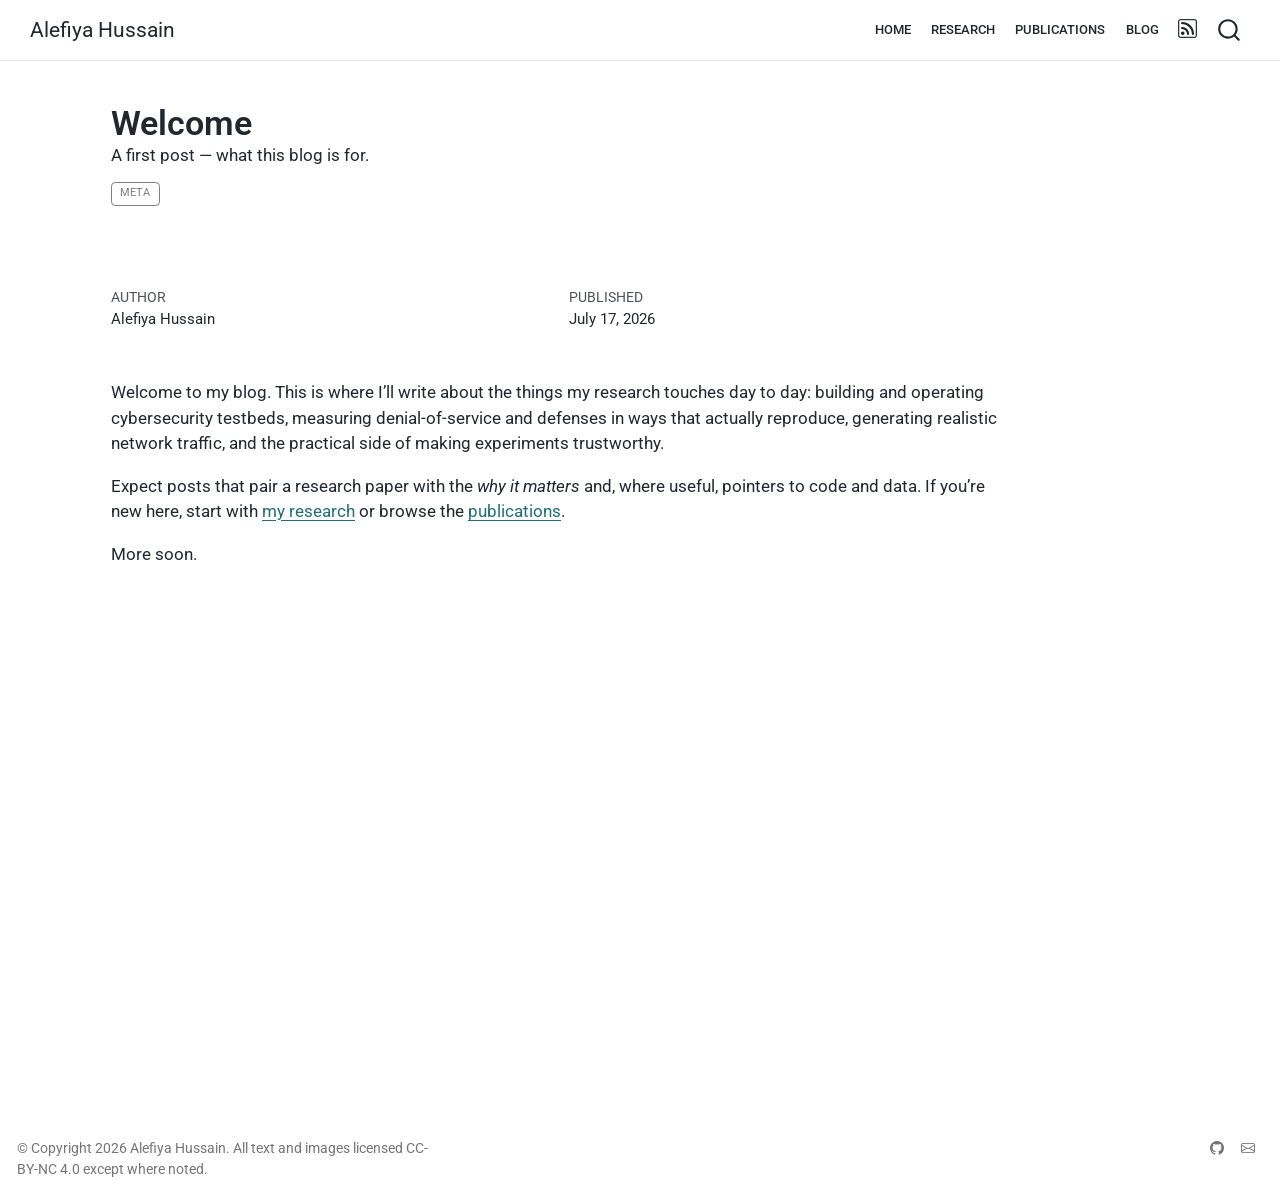
==== posts/welcome/index.html @ 2c053c1e "Built site for gh-pages" ====
<!DOCTYPE html>
<html xmlns="http://www.w3.org/1999/xhtml" lang="en" xml:lang="en"><head>

<meta charset="utf-8">
<meta name="generator" content="quarto-1.9.38">

<meta name="viewport" content="width=device-width, initial-scale=1.0, user-scalable=yes">

<meta name="author" content="Alefiya Hussain">
<meta name="dcterms.date" content="2026-07-17">
<meta name="description" content="A first post — what this blog is for.">

<title>Welcome – Alefiya Hussain</title>
<style>
/* Default styles provided by pandoc.
** See https://pandoc.org/MANUAL.html#variables-for-html for config info.
*/
code{white-space: pre-wrap;}
span.smallcaps{font-variant: small-caps;}
div.columns{display: flex; gap: min(4vw, 1.5em);}
div.column{flex: auto; overflow-x: auto;}
div.hanging-indent{margin-left: 1.5em; text-indent: -1.5em;}
ul.task-list{list-style: none;}
ul.task-list li input[type="checkbox"] {
  width: 0.8em;
  margin: 0 0.8em 0.2em -1em; /* quarto-specific, see https://github.com/quarto-dev/quarto-cli/issues/4556 */ 
  vertical-align: middle;
}
</style>


<script src="../../site_libs/quarto-nav/quarto-nav.js"></script>
<script src="../../site_libs/quarto-nav/headroom.min.js"></script>
<script src="../../site_libs/clipboard/clipboard.min.js"></script>
<script src="../../site_libs/quarto-search/autocomplete.umd.js"></script>
<script src="../../site_libs/quarto-search/fuse.min.js"></script>
<script src="../../site_libs/quarto-search/quarto-search.js"></script>
<meta name="quarto:offset" content="../../">
<script src="../../site_libs/quarto-html/quarto.js" type="module"></script>
<script src="../../site_libs/quarto-html/tabsets/tabsets.js" type="module"></script>
<script src="../../site_libs/quarto-html/popper.min.js"></script>
<script src="../../site_libs/quarto-html/tippy.umd.min.js"></script>
<script src="../../site_libs/quarto-html/anchor.min.js"></script>
<link href="../../site_libs/quarto-html/tippy.css" rel="stylesheet">
<link href="../../site_libs/quarto-html/quarto-syntax-highlighting-15634bcf2e68342d4ad2dfa704d543f6.css" rel="stylesheet" id="quarto-text-highlighting-styles">
<script src="../../site_libs/bootstrap/bootstrap.min.js"></script>
<link href="../../site_libs/bootstrap/bootstrap-icons.css" rel="stylesheet">
<link href="../../site_libs/bootstrap/bootstrap-ed3dc5c6a35fa86166fe4016ddd47a6c.min.css" rel="stylesheet" append-hash="true" id="quarto-bootstrap" data-mode="light">
<script id="quarto-search-options" type="application/json">{
  "location": "navbar",
  "copy-button": false,
  "collapse-after": 3,
  "panel-placement": "end",
  "type": "overlay",
  "limit": 50,
  "keyboard-shortcut": [
    "f",
    "/",
    "s"
  ],
  "show-item-context": false,
  "language": {
    "search-no-results-text": "No results",
    "search-matching-documents-text": "matching documents",
    "search-copy-link-title": "Copy link to search",
    "search-hide-matches-text": "Hide additional matches",
    "search-more-match-text": "more match in this document",
    "search-more-matches-text": "more matches in this document",
    "search-clear-button-title": "Clear",
    "search-text-placeholder": "",
    "search-detached-cancel-button-title": "Cancel",
    "search-submit-button-title": "Submit",
    "search-label": "Search"
  }
}</script>


<link rel="stylesheet" href="../../styles.css">
<meta property="og:title" content="Welcome – Alefiya Hussain">
<meta property="og:description" content="A first post — what this blog is for.">
<meta property="og:site_name" content="Alefiya Hussain">
<meta property="og:locale" content="en_US">
</head>

<body class="nav-fixed quarto-light">

<div id="quarto-search-results"></div>
  <header id="quarto-header" class="headroom fixed-top quarto-banner">
    <nav class="navbar navbar-expand-lg " data-bs-theme="dark">
      <div class="navbar-container container-fluid">
      <div class="navbar-brand-container mx-auto">
    <a class="navbar-brand" href="../../index.html">
    <span class="navbar-title">Alefiya Hussain</span>
    </a>
  </div>
            <div id="quarto-search" class="" title="Search"></div>
          <button class="navbar-toggler" type="button" data-bs-toggle="collapse" data-bs-target="#navbarCollapse" aria-controls="navbarCollapse" role="menu" aria-expanded="false" aria-label="Toggle navigation" onclick="if (window.quartoToggleHeadroom) { window.quartoToggleHeadroom(); }">
  <span class="navbar-toggler-icon"></span>
</button>
          <div class="collapse navbar-collapse" id="navbarCollapse">
            <ul class="navbar-nav navbar-nav-scroll ms-auto">
  <li class="nav-item">
    <a class="nav-link" href="../../index.html"> 
<span class="menu-text">Home</span></a>
  </li>  
  <li class="nav-item">
    <a class="nav-link" href="../../research.html"> 
<span class="menu-text">Research</span></a>
  </li>  
  <li class="nav-item">
    <a class="nav-link" href="../../publications.html"> 
<span class="menu-text">Publications</span></a>
  </li>  
  <li class="nav-item">
    <a class="nav-link" href="../../blog.html"> 
<span class="menu-text">Blog</span></a>
  </li>  
  <li class="nav-item compact">
    <a class="nav-link" href="../../blog.xml"> <i class="bi bi-rss" role="img">
</i> 
<span class="menu-text"></span></a>
  </li>  
</ul>
          </div> <!-- /navcollapse -->
            <div class="quarto-navbar-tools">
</div>
      </div> <!-- /container-fluid -->
    </nav>
</header>
<!-- content -->
<header id="title-block-header" class="quarto-title-block default page-columns page-full">
  <div class="quarto-title-banner page-columns page-full">
    <div class="quarto-title column-body">
      <h1 class="title">Welcome</h1>
                  <div>
        <div class="description">
          A first post — what this blog is for.
        </div>
      </div>
                          <div class="quarto-categories">
                <div class="quarto-category">meta</div>
              </div>
                  </div>
  </div>
    
  
  <div class="quarto-title-meta">

      <div>
      <div class="quarto-title-meta-heading">Author</div>
      <div class="quarto-title-meta-contents">
               <p>Alefiya Hussain </p>
            </div>
    </div>
      
      <div>
      <div class="quarto-title-meta-heading">Published</div>
      <div class="quarto-title-meta-contents">
        <p class="date">July 17, 2026</p>
      </div>
    </div>
    
      
    </div>
    
  
  </header><div id="quarto-content" class="quarto-container page-columns page-rows-contents page-layout-article page-navbar">
<!-- sidebar -->
<!-- margin-sidebar -->
    <div id="quarto-margin-sidebar" class="sidebar margin-sidebar zindex-bottom">
        
    </div>
<!-- main -->
<main class="content quarto-banner-title-block" id="quarto-document-content">





<p>Welcome to my blog. This is where I’ll write about the things my research touches day to day: building and operating cybersecurity testbeds, measuring denial-of-service and defenses in ways that actually reproduce, generating realistic network traffic, and the practical side of making experiments trustworthy.</p>
<p>Expect posts that pair a research paper with the <em>why it matters</em> and, where useful, pointers to code and data. If you’re new here, start with <a href="../../research.html">my research</a> or browse the <a href="../../publications.html">publications</a>.</p>
<p>More soon.</p>



</main> <!-- /main -->
<script id="quarto-html-after-body" type="application/javascript">
  window.document.addEventListener("DOMContentLoaded", function (event) {
    const icon = "";
    const anchorJS = new window.AnchorJS();
    anchorJS.options = {
      placement: 'right',
      icon: icon
    };
    anchorJS.add('.anchored');
    const isCodeAnnotation = (el) => {
      for (const clz of el.classList) {
        if (clz.startsWith('code-annotation-')) {                     
          return true;
        }
      }
      return false;
    }
    const onCopySuccess = function(e) {
      // button target
      const button = e.trigger;
      // don't keep focus
      button.blur();
      // flash "checked"
      button.classList.add('code-copy-button-checked');
      var currentTitle = button.getAttribute("title");
      button.setAttribute("title", "Copied!");
      let tooltip;
      if (window.bootstrap) {
        button.setAttribute("data-bs-toggle", "tooltip");
        button.setAttribute("data-bs-placement", "left");
        button.setAttribute("data-bs-title", "Copied!");
        tooltip = new bootstrap.Tooltip(button, 
          { trigger: "manual", 
            customClass: "code-copy-button-tooltip",
            offset: [0, -8]});
        tooltip.show();    
      }
      setTimeout(function() {
        if (tooltip) {
          tooltip.hide();
          button.removeAttribute("data-bs-title");
          button.removeAttribute("data-bs-toggle");
          button.removeAttribute("data-bs-placement");
        }
        button.setAttribute("title", currentTitle);
        button.classList.remove('code-copy-button-checked');
      }, 1000);
      // clear code selection
      e.clearSelection();
    }
    const getTextToCopy = function(trigger) {
      const outerScaffold = trigger.parentElement.cloneNode(true);
      const codeEl = outerScaffold.querySelector('code');
      for (const childEl of codeEl.children) {
        if (isCodeAnnotation(childEl)) {
          childEl.remove();
        }
      }
      return codeEl.innerText;
    }
    const clipboard = new window.ClipboardJS('.code-copy-button:not([data-in-quarto-modal])', {
      text: getTextToCopy
    });
    clipboard.on('success', onCopySuccess);
    if (window.document.getElementById('quarto-embedded-source-code-modal')) {
      const clipboardModal = new window.ClipboardJS('.code-copy-button[data-in-quarto-modal]', {
        text: getTextToCopy,
        container: window.document.getElementById('quarto-embedded-source-code-modal')
      });
      clipboardModal.on('success', onCopySuccess);
    }
      var localhostRegex = new RegExp(/^(?:http|https):\/\/localhost\:?[0-9]*\//);
      var mailtoRegex = new RegExp(/^mailto:/);
        var filterRegex = new RegExp("https:\/\/alefiyahussain\.github\.io");
      var isInternal = (href) => {
          return filterRegex.test(href) || localhostRegex.test(href) || mailtoRegex.test(href);
      }
      // Inspect non-navigation links and adorn them if external
     var links = window.document.querySelectorAll('a[href]:not(.nav-link):not(.navbar-brand):not(.toc-action):not(.sidebar-link):not(.sidebar-item-toggle):not(.pagination-link):not(.no-external):not([aria-hidden]):not(.dropdown-item):not(.quarto-navigation-tool):not(.about-link)');
      for (var i=0; i<links.length; i++) {
        const link = links[i];
        if (!isInternal(link.href)) {
          // undo the damage that might have been done by quarto-nav.js in the case of
          // links that we want to consider external
          if (link.dataset.originalHref !== undefined) {
            link.href = link.dataset.originalHref;
          }
        }
      }
    function tippyHover(el, contentFn, onTriggerFn, onUntriggerFn) {
      const config = {
        allowHTML: true,
        maxWidth: 500,
        delay: 100,
        arrow: false,
        appendTo: function(el) {
            return el.parentElement;
        },
        interactive: true,
        interactiveBorder: 10,
        theme: 'quarto',
        placement: 'bottom-start',
      };
      if (contentFn) {
        config.content = contentFn;
      }
      if (onTriggerFn) {
        config.onTrigger = onTriggerFn;
      }
      if (onUntriggerFn) {
        config.onUntrigger = onUntriggerFn;
      }
      window.tippy(el, config); 
    }
    const noterefs = window.document.querySelectorAll('a[role="doc-noteref"]');
    for (var i=0; i<noterefs.length; i++) {
      const ref = noterefs[i];
      tippyHover(ref, function() {
        // use id or data attribute instead here
        let href = ref.getAttribute('data-footnote-href') || ref.getAttribute('href');
        try { href = new URL(href).hash; } catch {}
        const id = href.replace(/^#\/?/, "");
        const note = window.document.getElementById(id);
        if (note) {
          return note.innerHTML;
        } else {
          return "";
        }
      });
    }
    const xrefs = window.document.querySelectorAll('a.quarto-xref');
    const processXRef = (id, note) => {
      // Strip column container classes
      const stripColumnClz = (el) => {
        el.classList.remove("page-full", "page-columns");
        if (el.children) {
          for (const child of el.children) {
            stripColumnClz(child);
          }
        }
      }
      stripColumnClz(note)
      if (id === null || id.startsWith('sec-')) {
        // Special case sections, only their first couple elements
        const container = document.createElement("div");
        if (note.children && note.children.length > 2) {
          container.appendChild(note.children[0].cloneNode(true));
          for (let i = 1; i < note.children.length; i++) {
            const child = note.children[i];
            if (child.tagName === "P" && child.innerText === "") {
              continue;
            } else {
              container.appendChild(child.cloneNode(true));
              break;
            }
          }
          if (window.Quarto?.typesetMath) {
            window.Quarto.typesetMath(container);
          }
          return container.innerHTML
        } else {
          if (window.Quarto?.typesetMath) {
            window.Quarto.typesetMath(note);
          }
          return note.innerHTML;
        }
      } else {
        // Remove any anchor links if they are present
        const anchorLink = note.querySelector('a.anchorjs-link');
        if (anchorLink) {
          anchorLink.remove();
        }
        if (window.Quarto?.typesetMath) {
          window.Quarto.typesetMath(note);
        }
        if (note.classList.contains("callout")) {
          return note.outerHTML;
        } else {
          return note.innerHTML;
        }
      }
    }
    for (var i=0; i<xrefs.length; i++) {
      const xref = xrefs[i];
      tippyHover(xref, undefined, function(instance) {
        instance.disable();
        let url = xref.getAttribute('href');
        let hash = undefined; 
        if (url.startsWith('#')) {
          hash = url;
        } else {
          try { hash = new URL(url).hash; } catch {}
        }
        if (hash) {
          const id = hash.replace(/^#\/?/, "");
          const note = window.document.getElementById(id);
          if (note !== null) {
            try {
              const html = processXRef(id, note.cloneNode(true));
              instance.setContent(html);
            } finally {
              instance.enable();
              instance.show();
            }
          } else {
            // See if we can fetch this
            fetch(url.split('#')[0])
            .then(res => res.text())
            .then(html => {
              const parser = new DOMParser();
              const htmlDoc = parser.parseFromString(html, "text/html");
              const note = htmlDoc.getElementById(id);
              if (note !== null) {
                const html = processXRef(id, note);
                instance.setContent(html);
              } 
            }).finally(() => {
              instance.enable();
              instance.show();
            });
          }
        } else {
          // See if we can fetch a full url (with no hash to target)
          // This is a special case and we should probably do some content thinning / targeting
          fetch(url)
          .then(res => res.text())
          .then(html => {
            const parser = new DOMParser();
            const htmlDoc = parser.parseFromString(html, "text/html");
            const note = htmlDoc.querySelector('main.content');
            if (note !== null) {
              // This should only happen for chapter cross references
              // (since there is no id in the URL)
              // remove the first header
              if (note.children.length > 0 && note.children[0].tagName === "HEADER") {
                note.children[0].remove();
              }
              const html = processXRef(null, note);
              instance.setContent(html);
            } 
          }).finally(() => {
            instance.enable();
            instance.show();
          });
        }
      }, function(instance) {
      });
    }
        let selectedAnnoteEl;
        const selectorForAnnotation = ( cell, annotation) => {
          let cellAttr = 'data-code-cell="' + cell + '"';
          let lineAttr = 'data-code-annotation="' +  annotation + '"';
          const selector = 'span[' + cellAttr + '][' + lineAttr + ']';
          return selector;
        }
        const selectCodeLines = (annoteEl) => {
          const doc = window.document;
          const targetCell = annoteEl.getAttribute("data-target-cell");
          const targetAnnotation = annoteEl.getAttribute("data-target-annotation");
          const annoteSpan = window.document.querySelector(selectorForAnnotation(targetCell, targetAnnotation));
          const lines = annoteSpan.getAttribute("data-code-lines").split(",");
          const lineIds = lines.map((line) => {
            return targetCell + "-" + line;
          })
          let top = null;
          let height = null;
          let parent = null;
          if (lineIds.length > 0) {
              //compute the position of the single el (top and bottom and make a div)
              const el = window.document.getElementById(lineIds[0]);
              top = el.offsetTop;
              height = el.offsetHeight;
              parent = el.parentElement.parentElement;
            if (lineIds.length > 1) {
              const lastEl = window.document.getElementById(lineIds[lineIds.length - 1]);
              const bottom = lastEl.offsetTop + lastEl.offsetHeight;
              height = bottom - top;
            }
            if (top !== null && height !== null && parent !== null) {
              // cook up a div (if necessary) and position it 
              let div = window.document.getElementById("code-annotation-line-highlight");
              if (div === null) {
                div = window.document.createElement("div");
                div.setAttribute("id", "code-annotation-line-highlight");
                div.style.position = 'absolute';
                parent.appendChild(div);
              }
              div.style.top = top - 2 + "px";
              div.style.height = height + 4 + "px";
              div.style.left = 0;
              let gutterDiv = window.document.getElementById("code-annotation-line-highlight-gutter");
              if (gutterDiv === null) {
                gutterDiv = window.document.createElement("div");
                gutterDiv.setAttribute("id", "code-annotation-line-highlight-gutter");
                gutterDiv.style.position = 'absolute';
                const codeCell = window.document.getElementById(targetCell);
                const gutter = codeCell.querySelector('.code-annotation-gutter');
                gutter.appendChild(gutterDiv);
              }
              gutterDiv.style.top = top - 2 + "px";
              gutterDiv.style.height = height + 4 + "px";
            }
            selectedAnnoteEl = annoteEl;
          }
        };
        const unselectCodeLines = () => {
          const elementsIds = ["code-annotation-line-highlight", "code-annotation-line-highlight-gutter"];
          elementsIds.forEach((elId) => {
            const div = window.document.getElementById(elId);
            if (div) {
              div.remove();
            }
          });
          selectedAnnoteEl = undefined;
        };
          // Handle positioning of the toggle
      window.addEventListener(
        "resize",
        throttle(() => {
          elRect = undefined;
          if (selectedAnnoteEl) {
            selectCodeLines(selectedAnnoteEl);
          }
        }, 10)
      );
      function throttle(fn, ms) {
      let throttle = false;
      let timer;
        return (...args) => {
          if(!throttle) { // first call gets through
              fn.apply(this, args);
              throttle = true;
          } else { // all the others get throttled
              if(timer) clearTimeout(timer); // cancel #2
              timer = setTimeout(() => {
                fn.apply(this, args);
                timer = throttle = false;
              }, ms);
          }
        };
      }
        // Attach click handler to the DT
        const annoteDls = window.document.querySelectorAll('dt[data-target-cell]');
        for (const annoteDlNode of annoteDls) {
          annoteDlNode.addEventListener('click', (event) => {
            const clickedEl = event.target;
            if (clickedEl !== selectedAnnoteEl) {
              unselectCodeLines();
              const activeEl = window.document.querySelector('dt[data-target-cell].code-annotation-active');
              if (activeEl) {
                activeEl.classList.remove('code-annotation-active');
              }
              selectCodeLines(clickedEl);
              clickedEl.classList.add('code-annotation-active');
            } else {
              // Unselect the line
              unselectCodeLines();
              clickedEl.classList.remove('code-annotation-active');
            }
          });
        }
    const findCites = (el) => {
      const parentEl = el.parentElement;
      if (parentEl) {
        const cites = parentEl.dataset.cites;
        if (cites) {
          return {
            el,
            cites: cites.split(' ')
          };
        } else {
          return findCites(el.parentElement)
        }
      } else {
        return undefined;
      }
    };
    var bibliorefs = window.document.querySelectorAll('a[role="doc-biblioref"]');
    for (var i=0; i<bibliorefs.length; i++) {
      const ref = bibliorefs[i];
      const citeInfo = findCites(ref);
      if (citeInfo) {
        tippyHover(citeInfo.el, function() {
          var popup = window.document.createElement('div');
          citeInfo.cites.forEach(function(cite) {
            var citeDiv = window.document.createElement('div');
            citeDiv.classList.add('hanging-indent');
            citeDiv.classList.add('csl-entry');
            var biblioDiv = window.document.getElementById('ref-' + cite);
            if (biblioDiv) {
              citeDiv.innerHTML = biblioDiv.innerHTML;
            }
            popup.appendChild(citeDiv);
          });
          return popup.innerHTML;
        });
      }
    }
  });
  </script>
</div> <!-- /content -->
<footer class="footer">
  <div class="nav-footer">
    <div class="nav-footer-left">
<p>© Copyright 2026 Alefiya Hussain. All text and images licensed CC-BY-NC 4.0 except where noted.</p>
</div>   
    <div class="nav-footer-center">
      &nbsp;
    </div>
    <div class="nav-footer-right">
      <ul class="footer-items list-unstyled">
    <li class="nav-item compact">
    <a class="nav-link" href="https://github.com/alefiyahussain">
      <i class="bi bi-github" role="img">
</i> 
    </a>
  </li>  
    <li class="nav-item compact">
    <a class="nav-link" href="mailto:alefiyah@usc.edu">
      <i class="bi bi-envelope" role="img">
</i> 
    </a>
  </li>  
</ul>
    </div>
  </div>
</footer>




</body></html>
---- site_libs/quarto-html/tippy.css ----
.tippy-box[data-animation=fade][data-state=hidden]{opacity:0}[data-tippy-root]{max-width:calc(100vw - 10px)}.tippy-box{position:relative;background-color:#333;color:#fff;border-radius:4px;font-size:14px;line-height:1.4;white-space:normal;outline:0;transition-property:transform,visibility,opacity}.tippy-box[data-placement^=top]>.tippy-arrow{bottom:0}.tippy-box[data-placement^=top]>.tippy-arrow:before{bottom:-7px;left:0;border-width:8px 8px 0;border-top-color:initial;transform-origin:center top}.tippy-box[data-placement^=bottom]>.tippy-arrow{top:0}.tippy-box[data-placement^=bottom]>.tippy-arrow:before{top:-7px;left:0;border-width:0 8px 8px;border-bottom-color:initial;transform-origin:center bottom}.tippy-box[data-placement^=left]>.tippy-arrow{right:0}.tippy-box[data-placement^=left]>.tippy-arrow:before{border-width:8px 0 8px 8px;border-left-color:initial;right:-7px;transform-origin:center left}.tippy-box[data-placement^=right]>.tippy-arrow{left:0}.tippy-box[data-placement^=right]>.tippy-arrow:before{left:-7px;border-width:8px 8px 8px 0;border-right-color:initial;transform-origin:center right}.tippy-box[data-inertia][data-state=visible]{transition-timing-function:cubic-bezier(.54,1.5,.38,1.11)}.tippy-arrow{width:16px;height:16px;color:#333}.tippy-arrow:before{content:"";position:absolute;border-color:transparent;border-style:solid}.tippy-content{position:relative;padding:5px 9px;z-index:1}
---- site_libs/quarto-html/quarto-syntax-highlighting-15634bcf2e68342d4ad2dfa704d543f6.css ----
/* quarto syntax highlight colors */
:root {
  --quarto-hl-ot-color: #003B4F;
  --quarto-hl-at-color: #657422;
  --quarto-hl-ss-color: #20794D;
  --quarto-hl-an-color: #5E5E5E;
  --quarto-hl-fu-color: #4758AB;
  --quarto-hl-st-color: #20794D;
  --quarto-hl-cf-color: #003B4F;
  --quarto-hl-op-color: #5E5E5E;
  --quarto-hl-er-color: #AD0000;
  --quarto-hl-bn-color: #AD0000;
  --quarto-hl-al-color: #AD0000;
  --quarto-hl-va-color: #111111;
  --quarto-hl-bu-color: inherit;
  --quarto-hl-ex-color: inherit;
  --quarto-hl-pp-color: #AD0000;
  --quarto-hl-in-color: #5E5E5E;
  --quarto-hl-vs-color: #20794D;
  --quarto-hl-wa-color: #5E5E5E;
  --quarto-hl-do-color: #5E5E5E;
  --quarto-hl-im-color: #00769E;
  --quarto-hl-ch-color: #20794D;
  --quarto-hl-dt-color: #AD0000;
  --quarto-hl-fl-color: #AD0000;
  --quarto-hl-co-color: #5E5E5E;
  --quarto-hl-cv-color: #5E5E5E;
  --quarto-hl-cn-color: #8f5902;
  --quarto-hl-sc-color: #5E5E5E;
  --quarto-hl-dv-color: #AD0000;
  --quarto-hl-kw-color: #003B4F;
}

/* other quarto variables */
:root {
  --quarto-font-monospace: SFMono-Regular, Menlo, Monaco, Consolas, "Liberation Mono", "Courier New", monospace;
}

/* syntax highlight based on Pandoc's rules */
pre > code.sourceCode > span {
  color: #003B4F;
}

code.sourceCode > span {
  color: #003B4F;
}

div.sourceCode,
div.sourceCode pre.sourceCode {
  color: #003B4F;
}

/* Normal */
code span {
  color: #003B4F;
}

/* Alert */
code span.al {
  color: #AD0000;
  font-style: inherit;
}

/* Annotation */
code span.an {
  color: #5E5E5E;
  font-style: inherit;
}

/* Attribute */
code span.at {
  color: #657422;
  font-style: inherit;
}

/* BaseN */
code span.bn {
  color: #AD0000;
  font-style: inherit;
}

/* BuiltIn */
code span.bu {
  font-style: inherit;
}

/* ControlFlow */
code span.cf {
  color: #003B4F;
  font-weight: bold;
  font-style: inherit;
}

/* Char */
code span.ch {
  color: #20794D;
  font-style: inherit;
}

/* Constant */
code span.cn {
  color: #8f5902;
  font-style: inherit;
}

/* Comment */
code span.co {
  color: #5E5E5E;
  font-style: inherit;
}

/* CommentVar */
code span.cv {
  color: #5E5E5E;
  font-style: italic;
}

/* Documentation */
code span.do {
  color: #5E5E5E;
  font-style: italic;
}

/* DataType */
code span.dt {
  color: #AD0000;
  font-style: inherit;
}

/* DecVal */
code span.dv {
  color: #AD0000;
  font-style: inherit;
}

/* Error */
code span.er {
  color: #AD0000;
  font-style: inherit;
}

/* Extension */
code span.ex {
  font-style: inherit;
}

/* Float */
code span.fl {
  color: #AD0000;
  font-style: inherit;
}

/* Function */
code span.fu {
  color: #4758AB;
  font-style: inherit;
}

/* Import */
code span.im {
  color: #00769E;
  font-style: inherit;
}

/* Information */
code span.in {
  color: #5E5E5E;
  font-style: inherit;
}

/* Keyword */
code span.kw {
  color: #003B4F;
  font-weight: bold;
  font-style: inherit;
}

/* Operator */
code span.op {
  color: #5E5E5E;
  font-style: inherit;
}

/* Other */
code span.ot {
  color: #003B4F;
  font-style: inherit;
}

/* Preprocessor */
code span.pp {
  color: #AD0000;
  font-style: inherit;
}

/* SpecialChar */
code span.sc {
  color: #5E5E5E;
  font-style: inherit;
}

/* SpecialString */
code span.ss {
  color: #20794D;
  font-style: inherit;
}

/* String */
code span.st {
  color: #20794D;
  font-style: inherit;
}

/* Variable */
code span.va {
  color: #111111;
  font-style: inherit;
}

/* VerbatimString */
code span.vs {
  color: #20794D;
  font-style: inherit;
}

/* Warning */
code span.wa {
  color: #5E5E5E;
  font-style: italic;
}

.prevent-inlining {
  content: "</";
}

/*# sourceMappingURL=f23921c56f73e400b49028c9186a1aa0.css.map */
---- styles.css ----
/* Custom tweaks on top of the sandstone theme */

.navbar {
  border-bottom: 1px solid #e6e6e6;
}

/* About-page bio spacing */
.about-entity .about-links {
  gap: 0.4rem;
}

/* Make the "Research Focus" pseudo-table on the home page breathe */
.column-page h2 {
  margin-top: 2rem;
  padding-bottom: 0.3rem;
  border-bottom: 2px solid #1f6f78;
}

/* Listing cards */
.quarto-listing .listing-title {
  font-weight: 600;
}

/* Publication lists: tighter, readable */
#quarto-content ul li {
  margin-bottom: 0.35rem;
}

/* Footer icons */
.nav-footer .nav-link {
  padding-left: 0.5rem;
}
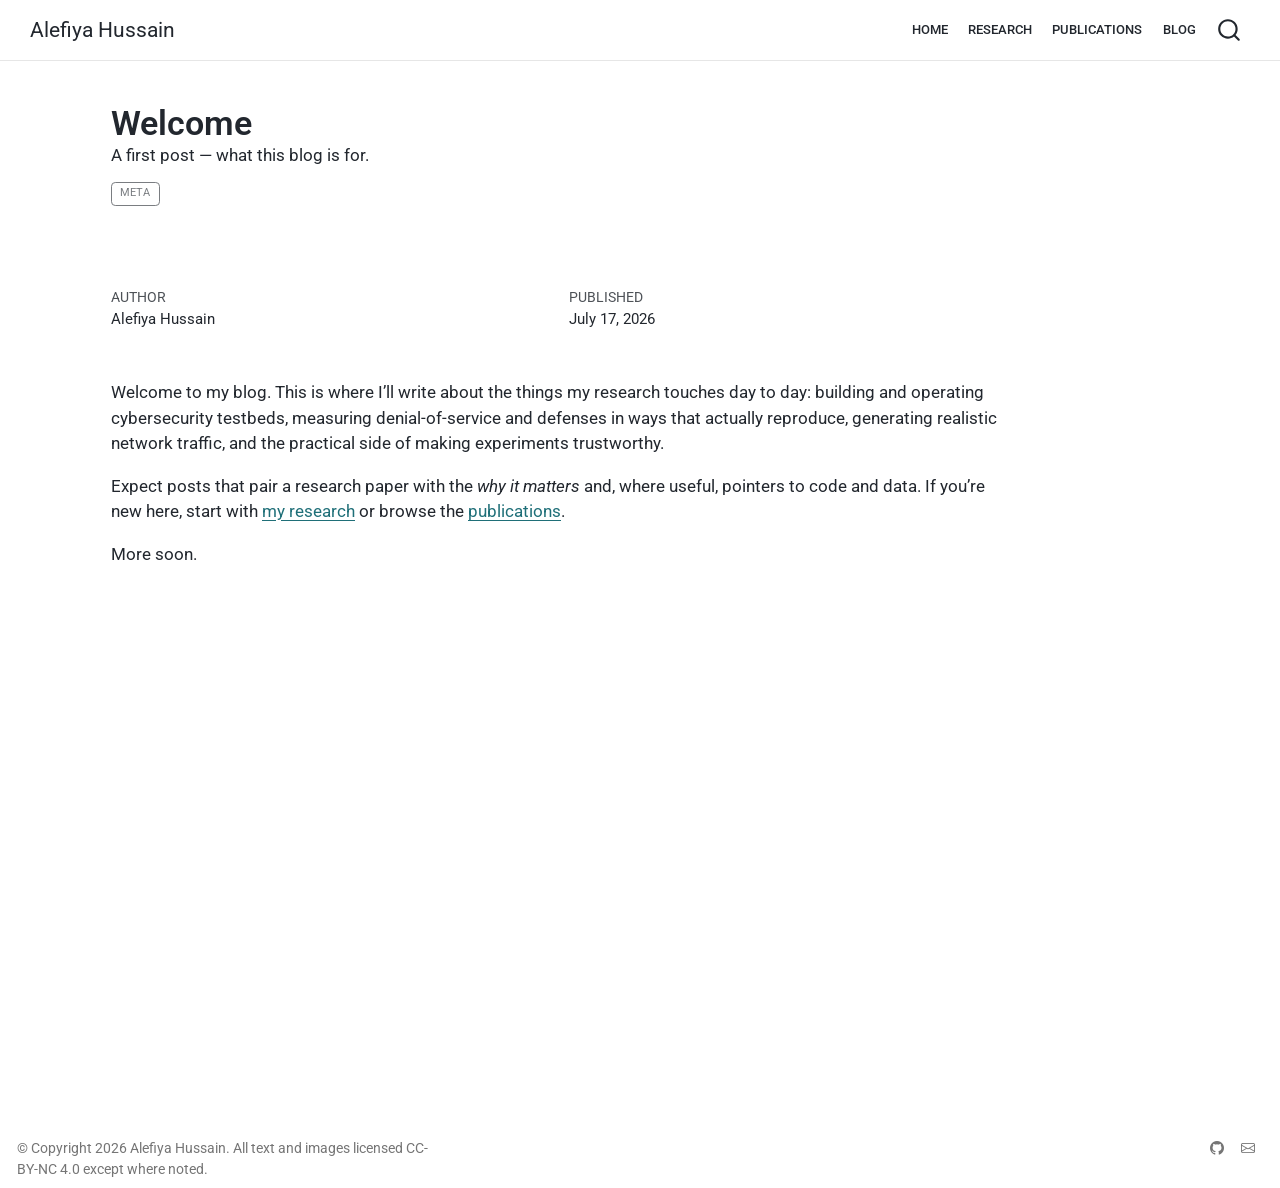
==== commit c2ecee3a: "Built site for gh-pages" ====
--- a/posts/welcome/index.html
+++ b/posts/welcome/index.html
@@ -114,11 +114,6 @@
   <li class="nav-item">
     <a class="nav-link" href="../../blog.html"> 
 <span class="menu-text">Blog</span></a>
-  </li>  
-  <li class="nav-item compact">
-    <a class="nav-link" href="../../blog.xml"> <i class="bi bi-rss" role="img">
-</i> 
-<span class="menu-text"></span></a>
   </li>  
 </ul>
           </div> <!-- /navcollapse -->
